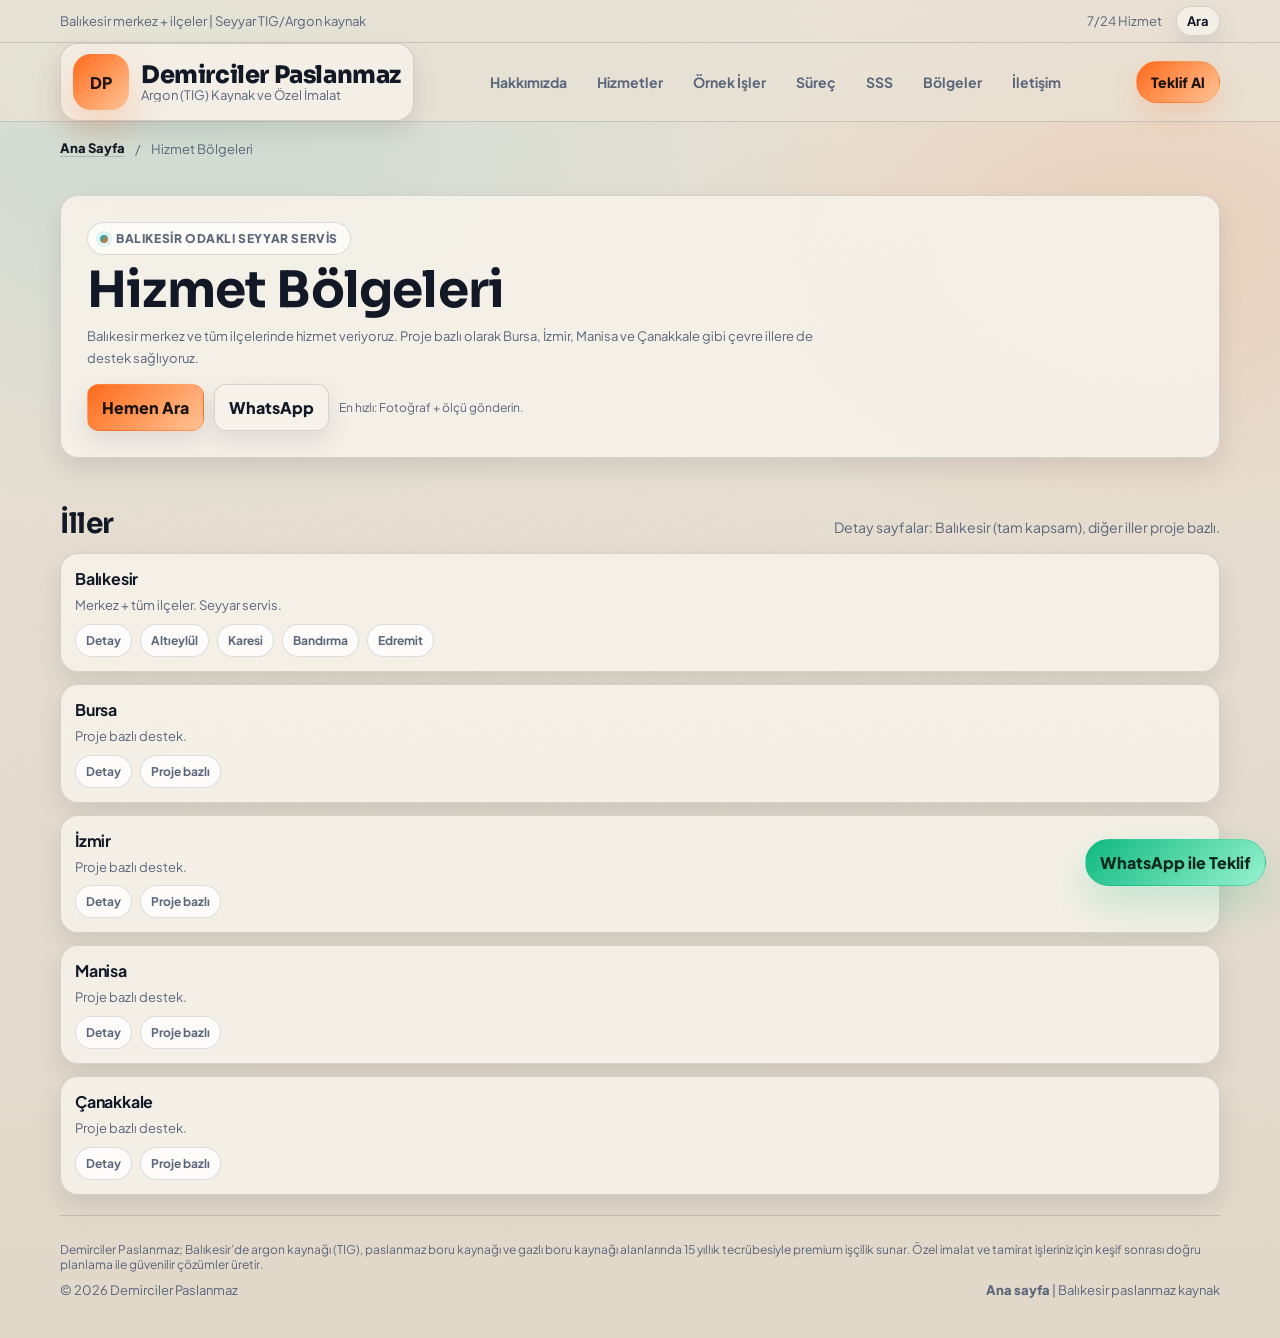
==== bolgeler/index.html @ 554cac25 "Add service area pages and image scaffolding" ====
<!doctype html>
<html lang="tr">
<head>
  <meta charset="utf-8" />
  <meta name="viewport" content="width=device-width, initial-scale=1" />
  <title>Hizmet Bölgeleri | Demirciler Paslanmaz</title>
  <meta name="description" content="Demirciler Paslanmaz hizmet bölgeleri: Balıkesir merkez ve tüm ilçeleri. Proje bazlı olarak Bursa, İzmir, Manisa ve Çanakkale." />
  <link rel="canonical" href="https://demircilerpaslanmaz.com/bolgeler/" />
  <meta name="robots" content="index,follow" />

  <meta property="og:type" content="website" />
  <meta property="og:site_name" content="Demirciler Paslanmaz" />
  <meta property="og:title" content="Hizmet Bölgeleri | Demirciler Paslanmaz" />
  <meta property="og:description" content="Balıkesir merkez ve tüm ilçeleri. Proje bazlı çevre il desteği: Bursa, İzmir, Manisa, Çanakkale." />
  <meta property="og:url" content="https://demircilerpaslanmaz.com/bolgeler/" />

  <link rel="preconnect" href="https://fonts.googleapis.com" />
  <link rel="preconnect" href="https://fonts.gstatic.com" crossorigin />
  <link href="https://fonts.googleapis.com/css2?family=Plus+Jakarta+Sans:wght@400;500;600;700;800&family=Sora:wght@500;600;700;800&display=swap" rel="stylesheet" />

  <link rel="stylesheet" href="/assets/site.css" />
  <script src="/assets/site.js" defer></script>

  <script type="application/ld+json">
  {
    "@context": "https://schema.org",
    "@type": "LocalBusiness",
    "name": "Demirciler Paslanmaz",
    "url": "https://demircilerpaslanmaz.com/",
    "telephone": "+905392401111",
    "areaServed": ["Balıkesir", "Bursa", "İzmir", "Manisa", "Çanakkale"]
  }
  </script>
</head>
<body>
  <div class="noise" aria-hidden="true"></div>

  <div class="topbar">
    <div class="container topbar-inner">
      <div>Balıkesir merkez + ilçeler | Seyyar TIG/Argon kaynak</div>
      <div class="topbar-right">
        <span>7/24 Hizmet</span>
        <a class="toplink" href="tel:+905392401111">Ara</a>
      </div>
    </div>
  </div>

  <header>
    <div class="container nav">
      <a class="brand" href="/" aria-label="Demirciler Paslanmaz Ana Sayfa">
        <span class="mark">DP</span>
        <span class="brand-text">
          <span class="brand-title">Demirciler Paslanmaz</span>
          <span class="brand-sub">Argon (TIG) Kaynak ve Özel İmalat</span>
        </span>
      </a>

      <button class="menu" id="menuBtn" type="button" aria-label="Menü">Menü</button>

      <nav id="navLinks" aria-label="Bölümler">
        <a href="/#hakkimizda">Hakkımızda</a>
        <a href="/#hizmetler">Hizmetler</a>
        <a href="/#ornekler">Örnek İşler</a>
        <a href="/#surec">Süreç</a>
        <a href="/#sss">SSS</a>
        <a href="/#bolgeler">Bölgeler</a>
        <a href="/#iletisim">İletişim</a>
      </nav>

      <a class="cta" href="/#teklif">Teklif Al</a>
    </div>
  </header>

  <main class="container">
    <div class="breadcrumbs">
      <a href="/">Ana Sayfa</a>
      <span>/</span>
      <span>Hizmet Bölgeleri</span>
    </div>

    <section class="page-hero">
      <div class="card reveal">
        <span class="pill"><span class="dot"></span> Balıkesir odaklı seyyar servis</span>
        <h1>Hizmet Bölgeleri</h1>
        <p>Balıkesir merkez ve tüm ilçelerinde hizmet veriyoruz. Proje bazlı olarak Bursa, İzmir, Manisa ve Çanakkale gibi çevre illere de destek sağlıyoruz.</p>
        <div class="link-row">
          <a class="btn btn-primary" href="tel:+905392401111">Hemen Ara</a>
          <a class="btn" href="https://wa.me/905392401111?text=Merhaba%2C%20hizmet%20b%C3%B6lgesi%20hakk%C4%B1nda%20bilgi%20almak%20istiyorum." target="_blank" rel="noopener">WhatsApp</a>
          <span class="micro">En hızlı: Fotoğraf + ölçü gönderin.</span>
        </div>
      </div>
    </section>

    <section class="section">
      <div class="section-head">
        <h2>İller</h2>
        <p>Detay sayfalar: Balıkesir (tam kapsam), diğer iller proje bazlı.</p>
      </div>

      <div class="grid">
        <div class="card" style="grid-column: span 12;">
          <h3><a href="/bolgeler/balikesir.html" style="text-decoration:none;">Balıkesir</a></h3>
          <p>Merkez + tüm ilçeler. Seyyar servis.</p>
          <div class="chips">
            <a class="chip" href="/bolgeler/balikesir.html">Detay</a>
            <span class="chip">Altıeylül</span>
            <span class="chip">Karesi</span>
            <span class="chip">Bandırma</span>
            <span class="chip">Edremit</span>
          </div>
        </div>

        <div class="card" style="grid-column: span 12;">
          <h3><a href="/bolgeler/bursa.html" style="text-decoration:none;">Bursa</a></h3>
          <p>Proje bazlı destek.</p>
          <div class="chips">
            <a class="chip" href="/bolgeler/bursa.html">Detay</a>
            <span class="chip">Proje bazlı</span>
          </div>
        </div>

        <div class="card" style="grid-column: span 12;">
          <h3><a href="/bolgeler/izmir.html" style="text-decoration:none;">İzmir</a></h3>
          <p>Proje bazlı destek.</p>
          <div class="chips">
            <a class="chip" href="/bolgeler/izmir.html">Detay</a>
            <span class="chip">Proje bazlı</span>
          </div>
        </div>

        <div class="card" style="grid-column: span 12;">
          <h3><a href="/bolgeler/manisa.html" style="text-decoration:none;">Manisa</a></h3>
          <p>Proje bazlı destek.</p>
          <div class="chips">
            <a class="chip" href="/bolgeler/manisa.html">Detay</a>
            <span class="chip">Proje bazlı</span>
          </div>
        </div>

        <div class="card" style="grid-column: span 12;">
          <h3><a href="/bolgeler/canakkale.html" style="text-decoration:none;">Çanakkale</a></h3>
          <p>Proje bazlı destek.</p>
          <div class="chips">
            <a class="chip" href="/bolgeler/canakkale.html">Detay</a>
            <span class="chip">Proje bazlı</span>
          </div>
        </div>
      </div>
    </section>

    <footer>
      <div class="container" style="display:grid;gap:10px;">
        <div class="fine">Demirciler Paslanmaz; Balıkesir’de argon kaynağı (TIG), paslanmaz boru kaynağı ve gazlı boru kaynağı alanlarında 15 yıllık tecrübesiyle premium işçilik sunar. Özel imalat ve tamirat işleriniz için keşif sonrası doğru planlama ile güvenilir çözümler üretir.</div>
        <div style="display:flex;justify-content:space-between;gap:12px;flex-wrap:wrap;align-items:center;">
          <div>&copy; <span id="year"></span> Demirciler Paslanmaz</div>
          <div><a href="/" style="text-decoration:none;font-weight:800;">Ana sayfa</a> | Balıkesir paslanmaz kaynak</div>
        </div>
      </div>
    </footer>
  </main>

  <a class="floating" href="https://wa.me/905392401111?text=Merhaba%2C%20paslanmaz%20argon%20(TIG)%20kaynak%20i%C3%A7in%20teklif%20almak%20istiyorum." target="_blank" rel="noopener">WhatsApp ile Teklif</a>
</body>
</html>
---- assets/site.css ----
:root {
      --bg: #e9e2d6;
      --bg-2: #e1d8ca;
      --ink: #121826;
      --muted: #5b667a;
      --line: rgba(18, 24, 38, 0.14);
      --card: rgba(238, 231, 221, 0.78);
      --card-2: rgba(246, 241, 233, 0.92);
      --glass: rgba(233, 226, 214, 0.72);
      --shadow: 0 20px 50px rgba(18, 24, 38, 0.12);
      --shadow-2: 0 10px 24px rgba(18, 24, 38, 0.10);
      --radius: 18px;
      --radius-sm: 14px;
      --accent: #ff6a1a;
      --accent-2: #00b3c6;
      --ok: #10b981;
      --max: 1160px;
    }

    * { box-sizing: border-box; }

    html { scroll-behavior: smooth; }

    body {
      margin: 0;
      color: var(--ink);
      font-family: "Plus Jakarta Sans", system-ui, -apple-system, Segoe UI, Arial, sans-serif;
      background:
        radial-gradient(1200px 700px at 15% 10%, rgba(0, 179, 198, 0.10), transparent 55%),
        radial-gradient(900px 600px at 90% 18%, rgba(255, 106, 26, 0.12), transparent 52%),
        linear-gradient(180deg, var(--bg) 0%, var(--bg-2) 100%);
      min-height: 100vh;
    }

    .container {
      width: min(var(--max), 92vw);
      margin: 0 auto;
    }

    .noise {
      position: fixed;
      inset: 0;
      pointer-events: none;
      opacity: 0.08;
      mix-blend-mode: multiply;
      background-image:
        url("data:image/svg+xml,%3Csvg xmlns='http://www.w3.org/2000/svg' width='180' height='180'%3E%3Cfilter id='n'%3E%3CfeTurbulence type='fractalNoise' baseFrequency='.75' numOctaves='3' stitchTiles='stitch'/%3E%3C/filter%3E%3Crect width='180' height='180' filter='url(%23n)' opacity='.35'/%3E%3C/svg%3E");
      z-index: -1;
    }

    a { color: inherit; }

    .topbar {
      border-bottom: 1px solid var(--line);
      background: var(--glass);
      backdrop-filter: blur(10px);
    }

    .topbar-inner {
      min-height: 42px;
      display: flex;
      align-items: center;
      justify-content: space-between;
      gap: 12px;
      font-size: 13px;
      color: var(--muted);
    }

    .topbar-right {
      display: flex;
      gap: 14px;
      flex-wrap: wrap;
      justify-content: flex-end;
      align-items: center;
    }

    .toplink {
      text-decoration: none;
      font-weight: 700;
      color: var(--ink);
      padding: 6px 10px;
      border-radius: 999px;
      border: 1px solid var(--line);
      background: rgba(246, 241, 233, 0.82);
      box-shadow: var(--shadow-2);
    }

    header {
      position: sticky;
      top: 0;
      z-index: 30;
      background: var(--glass);
      backdrop-filter: blur(10px);
      border-bottom: 1px solid var(--line);
    }

    .nav {
      min-height: 74px;
      display: flex;
      align-items: center;
      justify-content: space-between;
      gap: 12px;
    }

    .brand {
      display: inline-flex;
      align-items: center;
      gap: 12px;
      text-decoration: none;
      min-width: 0;
      padding: 10px 12px;
      border-radius: 18px;
      border: 1px solid var(--line);
      background: rgba(246, 241, 233, 0.78);
      box-shadow: var(--shadow-2);
    }

    .mark {
      width: 56px;
      height: 56px;
      border-radius: 18px;
      display: grid;
      place-items: center;
      font-weight: 900;
      letter-spacing: 0.2px;
      color: #1b120a;
      background: linear-gradient(135deg, rgba(255,106,26,1), rgba(255,195,150,1));
      box-shadow: 0 18px 40px rgba(255, 106, 26, 0.24);
      flex: 0 0 auto;
    }

    .brand-text {
      display: grid;
      line-height: 1.1;
      min-width: 0;
    }

    .brand-title {
      font-family: "Sora", sans-serif;
      font-weight: 800;
      letter-spacing: -0.4px;
      font-size: clamp(18px, 2.2vw, 24px);
      white-space: nowrap;
      overflow: hidden;
      text-overflow: ellipsis;
    }

    .brand-sub {
      font-size: 13px;
      color: var(--muted);
      white-space: nowrap;
      overflow: hidden;
      text-overflow: ellipsis;
    }

    .brand:hover,
    .brand:focus-visible {
      outline: none;
      background: rgba(246, 241, 233, 0.92);
      border-color: rgba(18, 24, 38, 0.18);
      transform: translateY(-1px);
    }

    nav {
      display: flex;
      gap: 6px;
      align-items: center;
      flex-wrap: wrap;
    }

    nav a {
      text-decoration: none;
      font-weight: 700;
      font-size: 14px;
      color: var(--muted);
      padding: 10px 12px;
      border-radius: 999px;
      transition: background 0.2s ease, color 0.2s ease;
    }

    nav a:hover,
    nav a:focus-visible {
      background: rgba(255, 255, 255, 0.8);
      color: var(--ink);
      outline: none;
    }

    .cta {
      text-decoration: none;
      font-weight: 800;
      font-size: 14px;
      padding: 11px 14px;
      border-radius: 999px;
      border: 1px solid rgba(255, 106, 26, 0.35);
      color: #1b120a;
      background: linear-gradient(135deg, rgba(255,106,26,1), rgba(255,195,150,1));
      box-shadow: 0 12px 26px rgba(255, 106, 26, 0.18);
      white-space: nowrap;
    }

    .menu {
      display: none;
      border: 1px solid var(--line);
      border-radius: 999px;
      background: rgba(246, 241, 233, 0.86);
      padding: 10px 12px;
      font-weight: 800;
      cursor: pointer;
    }

    .hero {
      padding: 28px 0 10px;
    }

    .hero-grid {
      display: grid;
      grid-template-columns: 1.2fr 0.8fr;
      gap: 18px;
      align-items: stretch;
    }

    .panel {
      border: 1px solid var(--line);
      border-radius: var(--radius);
      background: var(--card);
      box-shadow: var(--shadow);
      overflow: hidden;
    }

    .panel-inner {
      padding: clamp(18px, 3vw, 28px);
    }

    .pill {
      display: inline-flex;
      align-items: center;
      gap: 8px;
      border: 1px solid var(--line);
      background: rgba(255, 255, 255, 0.72);
      border-radius: 999px;
      padding: 8px 12px;
      font-size: 12px;
      font-weight: 800;
      color: var(--muted);
      letter-spacing: 0.6px;
      text-transform: uppercase;
    }

    .dot {
      width: 8px;
      height: 8px;
      border-radius: 50%;
      background: linear-gradient(135deg, var(--accent-2), var(--accent));
      box-shadow: 0 0 0 4px rgba(0, 179, 198, 0.12);
    }

    h1 {
      margin: 14px 0 0;
      font-family: "Sora", sans-serif;
      font-weight: 700;
      letter-spacing: -0.6px;
      font-size: clamp(34px, 4.6vw, 54px);
      line-height: 1.08;
    }

    .lead {
      margin: 12px 0 0;
      color: var(--muted);
      font-size: 16px;
      line-height: 1.7;
      max-width: 60ch;
    }

    .lead-2 {
      margin-top: 10px;
      font-size: 14px;
      line-height: 1.75;
      max-width: 70ch;
      color: rgba(91, 102, 122, 0.92);
    }

    .points {
      margin-top: 16px;
      display: grid;
      gap: 10px;
    }

    .point {
      display: grid;
      grid-template-columns: 22px 1fr;
      gap: 10px;
      align-items: start;
      padding: 12px 12px;
      border-radius: 14px;
      border: 1px solid rgba(18, 24, 38, 0.12);
      background: rgba(246, 241, 233, 0.76);
    }

    .icon {
      width: 22px;
      height: 22px;
      border-radius: 8px;
      display: grid;
      place-items: center;
      background: linear-gradient(135deg, rgba(0, 179, 198, 0.20), rgba(255, 106, 26, 0.16));
      border: 1px solid rgba(18, 24, 38, 0.10);
      color: #1b3b47;
      font-weight: 900;
      font-size: 12px;
    }

    .point strong {
      display: block;
      font-size: 14px;
    }

    .point span {
      display: block;
      color: var(--muted);
      font-size: 13px;
      margin-top: 2px;
    }

    .hero-actions {
      margin-top: 16px;
      display: flex;
      gap: 10px;
      flex-wrap: wrap;
      align-items: center;
    }

    .btn {
      text-decoration: none;
      font-weight: 800;
      padding: 12px 14px;
      border-radius: 12px;
      border: 1px solid var(--line);
      background: rgba(246, 241, 233, 0.86);
      color: var(--ink);
      box-shadow: var(--shadow-2);
      transition: transform 0.18s ease;
      white-space: nowrap;
    }

    .btn:hover,
    .btn:focus-visible {
      transform: translateY(-2px);
      outline: none;
    }

    .btn-primary {
      border-color: rgba(255, 106, 26, 0.28);
      background: linear-gradient(135deg, rgba(255,106,26,1), rgba(255,195,150,1));
      color: #1b120a;
    }

    .micro {
      color: var(--muted);
      font-size: 12px;
    }

    .media {
      position: relative;
      min-height: 420px;
      background:
        radial-gradient(800px 420px at 20% 30%, rgba(0, 179, 198, 0.18), transparent 55%),
        radial-gradient(800px 520px at 80% 70%, rgba(255, 106, 26, 0.18), transparent 55%),
        linear-gradient(180deg, rgba(18, 24, 38, 0.06), rgba(18, 24, 38, 0.02));
    }

    .photo {
      position: absolute;
      inset: 0;
      /* Optional: replace with your own file at /assets/hero.jpg */
      background: url("/assets/hero.jpg") center/cover no-repeat;
      filter: saturate(1.05) contrast(1.02);
      transform: scale(1.03);
    }

    .media::after {
      content: "";
      position: absolute;
      inset: 0;
      background: linear-gradient(120deg, rgba(233, 226, 214, 0.08) 0%, rgba(233, 226, 214, 0.68) 62%, rgba(233, 226, 214, 0.80) 100%);
    }

    .media-inner {
      position: relative;
      z-index: 1;
      padding: clamp(18px, 3vw, 28px);
      height: 100%;
      display: grid;
      align-content: end;
      gap: 10px;
    }

    .bento {
      display: grid;
      grid-template-columns: 1fr 1fr;
      gap: 10px;
    }

    .tile {
      border: 1px solid var(--line);
      background: rgba(246, 241, 233, 0.88);
      border-radius: 16px;
      padding: 12px;
      box-shadow: var(--shadow-2);
    }

    .tile strong {
      font-family: "Sora", sans-serif;
      letter-spacing: -0.4px;
      font-size: 18px;
    }

    .tile span {
      display: block;
      color: var(--muted);
      font-size: 13px;
      margin-top: 4px;
    }

    .section {
      padding: 20px 0;
    }

    .section-head {
      display: flex;
      align-items: baseline;
      justify-content: space-between;
      gap: 12px;
      flex-wrap: wrap;
      margin: 18px 0 12px;
    }

    .section-head h2 {
      margin: 0;
      font-family: "Sora", sans-serif;
      letter-spacing: -0.5px;
      font-size: 28px;
    }

    .section-head p {
      margin: 0;
      color: var(--muted);
      max-width: 60ch;
      font-size: 14px;
      line-height: 1.6;
    }

    .grid {
      display: grid;
      grid-template-columns: repeat(12, minmax(0, 1fr));
      gap: 12px;
    }

    .card {
      grid-column: span 12;
      border: 1px solid var(--line);
      border-radius: var(--radius);
      background: var(--card-2);
      box-shadow: var(--shadow-2);
      padding: 14px;
    }

    .card h3 {
      margin: 0;
      font-size: 16px;
      letter-spacing: -0.2px;
    }

    .card p {
      margin: 6px 0 0;
      color: var(--muted);
      font-size: 13px;
      line-height: 1.6;
    }

    .card p + p {
      margin-top: 10px;
    }

    .k {
      display: inline-flex;
      align-items: center;
      gap: 8px;
      font-size: 12px;
      color: var(--muted);
      font-weight: 800;
      text-transform: uppercase;
      letter-spacing: 0.6px;
    }

    .k i {
      width: 26px;
      height: 26px;
      border-radius: 10px;
      display: grid;
      place-items: center;
      background: rgba(255, 106, 26, 0.10);
      border: 1px solid rgba(255, 106, 26, 0.18);
      font-style: normal;
      color: #7a2e00;
      font-weight: 900;
    }

    .services .card { grid-column: span 12; }

    .projects {
      display: grid;
      grid-template-columns: 1fr;
      gap: 12px;
    }

    .project {
      border: 1px solid var(--line);
      border-radius: var(--radius);
      background: var(--card-2);
      box-shadow: var(--shadow-2);
      overflow: hidden;
      display: grid;
      grid-template-columns: 1fr;
    }

    .project-media {
      --project-img: none;
      min-height: 170px;
      background-image:
        var(--project-img),
        radial-gradient(420px 220px at 20% 30%, rgba(0, 179, 198, 0.18), transparent 55%),
        radial-gradient(420px 260px at 80% 70%, rgba(255, 106, 26, 0.18), transparent 55%),
        linear-gradient(180deg, rgba(18, 24, 38, 0.06), rgba(18, 24, 38, 0.02));
      background-position: center, 0 0, 0 0, 0 0;
      background-repeat: no-repeat;
      background-size: cover, auto, auto, auto;
      position: relative;
    }

    .project-media.p1 { --project-img: url("/assets/project-1.jpg"); }
    .project-media.p2 { --project-img: url("/assets/project-2.jpg"); }

    .project-media::after {
      content: "";
      position: absolute;
      inset: 0;
      background:
        linear-gradient(180deg, rgba(18, 24, 38, 0.06) 0%, rgba(18, 24, 38, 0.02) 40%, rgba(18, 24, 38, 0.00) 100%);
    }

    .project-body {
      padding: 14px;
    }

    .chips {
      display: flex;
      flex-wrap: wrap;
      gap: 8px;
      margin-top: 8px;
    }

    .chip {
      border: 1px solid var(--line);
      background: rgba(255, 255, 255, 0.82);
      border-radius: 999px;
      padding: 8px 10px;
      font-size: 12px;
      color: var(--muted);
      font-weight: 700;
      text-decoration: none;
      display: inline-flex;
      align-items: center;
      gap: 6px;
    }

    .chip:hover,
    .chip:focus-visible {
      outline: none;
      color: var(--ink);
      background: rgba(255, 255, 255, 0.92);
      border-color: rgba(18, 24, 38, 0.18);
      transform: translateY(-1px);
    }

    .breadcrumbs {
      display: flex;
      gap: 10px;
      flex-wrap: wrap;
      align-items: center;
      color: var(--muted);
      font-size: 13px;
      margin: 18px 0 10px;
    }

    .breadcrumbs a {
      text-decoration: none;
      font-weight: 800;
      color: var(--ink);
      border-bottom: 1px solid rgba(18, 24, 38, 0.18);
    }

    .page-hero {
      padding: 28px 0 10px;
    }

    .page-hero .card {
      padding: clamp(18px, 3vw, 26px);
    }

    .page-hero h1 {
      margin: 10px 0 8px;
      font-family: "Sora", sans-serif;
      letter-spacing: -0.8px;
      line-height: 1.03;
      font-size: clamp(34px, 4.5vw, 50px);
    }

    .page-hero p {
      margin: 0;
      color: var(--muted);
      max-width: 75ch;
      line-height: 1.75;
    }

    .link-row {
      display: flex;
      gap: 10px;
      flex-wrap: wrap;
      align-items: center;
      margin-top: 14px;
    }

    .contact {
      display: grid;
      grid-template-columns: 1fr;
      gap: 12px;
    }

    .about-grid {
      display: grid;
      grid-template-columns: 1fr;
      gap: 12px;
    }

    .prose p {
      margin: 0;
      color: var(--muted);
      font-size: 14px;
      line-height: 1.85;
    }

    .prose p + p {
      margin-top: 12px;
    }

    .about-aside {
      display: grid;
      gap: 10px;
    }

    .about-aside h3 {
      margin: 0;
      font-family: "Sora", sans-serif;
      letter-spacing: -0.3px;
      font-size: 18px;
    }

    .about-aside ul {
      margin: 0;
      padding-left: 18px;
      color: var(--muted);
      font-size: 13px;
      line-height: 1.75;
    }

    .info {
      border: 1px solid var(--line);
      border-radius: var(--radius);
      background: var(--card-2);
      box-shadow: var(--shadow-2);
      padding: 14px;
    }

    .row {
      border: 1px solid var(--line);
      border-radius: 14px;
      background: rgba(255, 255, 255, 0.82);
      padding: 12px;
      margin-top: 10px;
    }

    .row small {
      display: block;
      color: var(--muted);
      font-weight: 800;
      text-transform: uppercase;
      letter-spacing: 0.6px;
      font-size: 11px;
      margin-bottom: 4px;
    }

    .row a,
    .row span {
      font-weight: 800;
      text-decoration: none;
    }

    form {
      display: grid;
      gap: 10px;
      border: 1px solid var(--line);
      border-radius: var(--radius);
      background: var(--card-2);
      box-shadow: var(--shadow-2);
      padding: 14px;
    }

    .two {
      display: grid;
      grid-template-columns: 1fr 1fr;
      gap: 10px;
    }

    input,
    select,
    textarea,
    button { font: inherit; }

    input,
    select,
    textarea {
      width: 100%;
      border: 1px solid var(--line);
      border-radius: 14px;
      padding: 12px;
      background: rgba(255, 255, 255, 0.86);
      outline: none;
    }

    input:focus,
    select:focus,
    textarea:focus {
      border-color: rgba(0, 179, 198, 0.55);
      box-shadow: 0 0 0 4px rgba(0, 179, 198, 0.12);
    }

    textarea { min-height: 110px; resize: vertical; }

    button {
      cursor: pointer;
      border-radius: 14px;
      border: 1px solid rgba(16, 185, 129, 0.45);
      background: linear-gradient(135deg, rgba(16,185,129,1), rgba(151,242,208,1));
      font-weight: 900;
      padding: 12px;
      color: #0b2a1d;
    }

    .fine {
      color: var(--muted);
      font-size: 12px;
    }

    .floating {
      position: fixed;
      right: 14px;
      bottom: 14px;
      z-index: 50;
      text-decoration: none;
      font-weight: 900;
      padding: 12px 14px;
      border-radius: 999px;
      background: linear-gradient(135deg, rgba(16,185,129,1), rgba(151,242,208,1));
      color: #0b2a1d;
      box-shadow: 0 18px 40px rgba(16, 185, 129, 0.22);
      border: 1px solid rgba(16, 185, 129, 0.35);
    }

    footer {
      border-top: 1px solid var(--line);
      padding: 26px 0 40px;
      color: var(--muted);
      font-size: 13px;
    }

    .reveal {
      opacity: 0;
      transform: translateY(12px);
      transition: opacity 0.6s ease, transform 0.6s ease;
    }

    .reveal.in {
      opacity: 1;
      transform: translateY(0);
    }

    .title {
      margin: 0;
      font-family: "Sora", sans-serif;
      letter-spacing: -0.3px;
    }

    @media (min-width: 820px) {
      .services .card { grid-column: span 6; }
      .projects { grid-template-columns: 1fr 1fr; }
      .project { grid-template-columns: 0.9fr 1.1fr; }
      .project-media { min-height: auto; }
      .contact { grid-template-columns: 1fr 1fr; }
      .points { grid-template-columns: repeat(3, minmax(0, 1fr)); }
      .point { grid-template-columns: 1fr; gap: 8px; }
      .icon { width: 28px; height: 28px; border-radius: 10px; font-size: 13px; }
      .point strong { font-size: 15px; }
      .point span { font-size: 12px; }
      .about-grid { grid-template-columns: 1.2fr 0.8fr; align-items: start; }
    }

    @media (max-width: 980px) {
      .hero-grid { grid-template-columns: 1fr; }
      .media { min-height: 360px; }
    }

    @media (max-width: 860px) {
      nav, .cta { display: none; }
      .menu { display: inline-flex; }
      nav.open {
        display: flex;
        position: absolute;
        right: 4vw;
        left: 4vw;
        top: calc(100% + 8px);
        background: rgba(255, 255, 255, 0.92);
        border: 1px solid var(--line);
        border-radius: 18px;
        padding: 10px;
        box-shadow: var(--shadow);
        flex-direction: column;
        align-items: stretch;
        gap: 6px;
      }
      nav.open a { color: var(--ink); }
      nav.open a:hover { background: rgba(18, 24, 38, 0.06); }
      .brand { padding: 8px 10px; border-radius: 16px; }
      .mark { width: 48px; height: 48px; border-radius: 16px; }
    }

    @media (max-width: 720px) {
      .two { grid-template-columns: 1fr; }
      .floating { left: 12px; right: 12px; text-align: center; }
    }

    @media (prefers-reduced-motion: reduce) {
      html { scroll-behavior: auto; }
      .reveal { transition: none; }
      .btn { transition: none; }
      .hero * { animation: none !important; }
    }
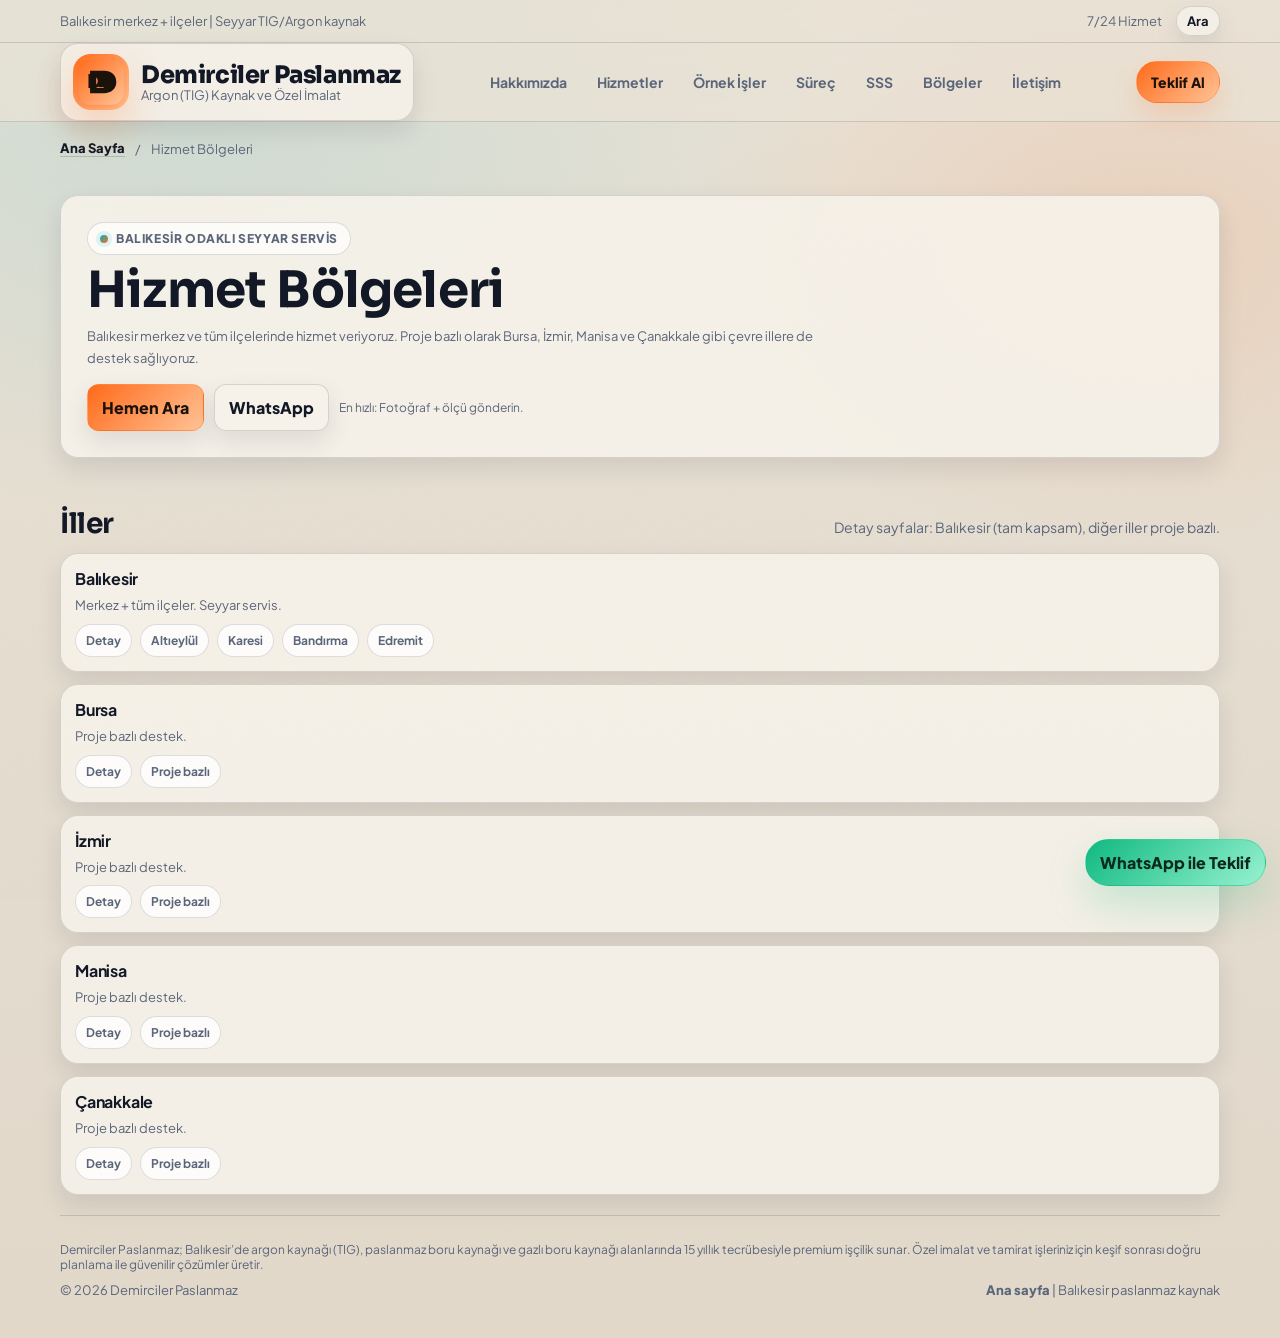
==== commit 23fafae1: "Add logo mark and use it in header" ====
--- a/bolgeler/index.html
+++ b/bolgeler/index.html
@@ -18,6 +18,7 @@
   <link rel="preconnect" href="https://fonts.gstatic.com" crossorigin />
   <link href="https://fonts.googleapis.com/css2?family=Plus+Jakarta+Sans:wght@400;500;600;700;800&family=Sora:wght@500;600;700;800&display=swap" rel="stylesheet" />
 
+  <link rel="icon" href="/assets/logo-mark.svg" type="image/svg+xml" />
   <link rel="stylesheet" href="/assets/site.css" />
   <script src="/assets/site.js" defer></script>
 
@@ -48,7 +49,7 @@
   <header>
     <div class="container nav">
       <a class="brand" href="/" aria-label="Demirciler Paslanmaz Ana Sayfa">
-        <span class="mark">DP</span>
+        <img class="mark" src="/assets/logo-mark.svg" alt="" aria-hidden="true" width="56" height="56" decoding="async" />
         <span class="brand-text">
           <span class="brand-title">Demirciler Paslanmaz</span>
           <span class="brand-sub">Argon (TIG) Kaynak ve Özel İmalat</span>
--- a/assets/site.css
+++ b/assets/site.css
@@ -127,6 +127,12 @@
       background: linear-gradient(135deg, rgba(255,106,26,1), rgba(255,195,150,1));
       box-shadow: 0 18px 40px rgba(255, 106, 26, 0.24);
       flex: 0 0 auto;
+    }
+
+    /* When mark is an <img>, keep the same sizing and crop safely. */
+    img.mark {
+      display: block;
+      object-fit: cover;
     }
 
     .brand-text {
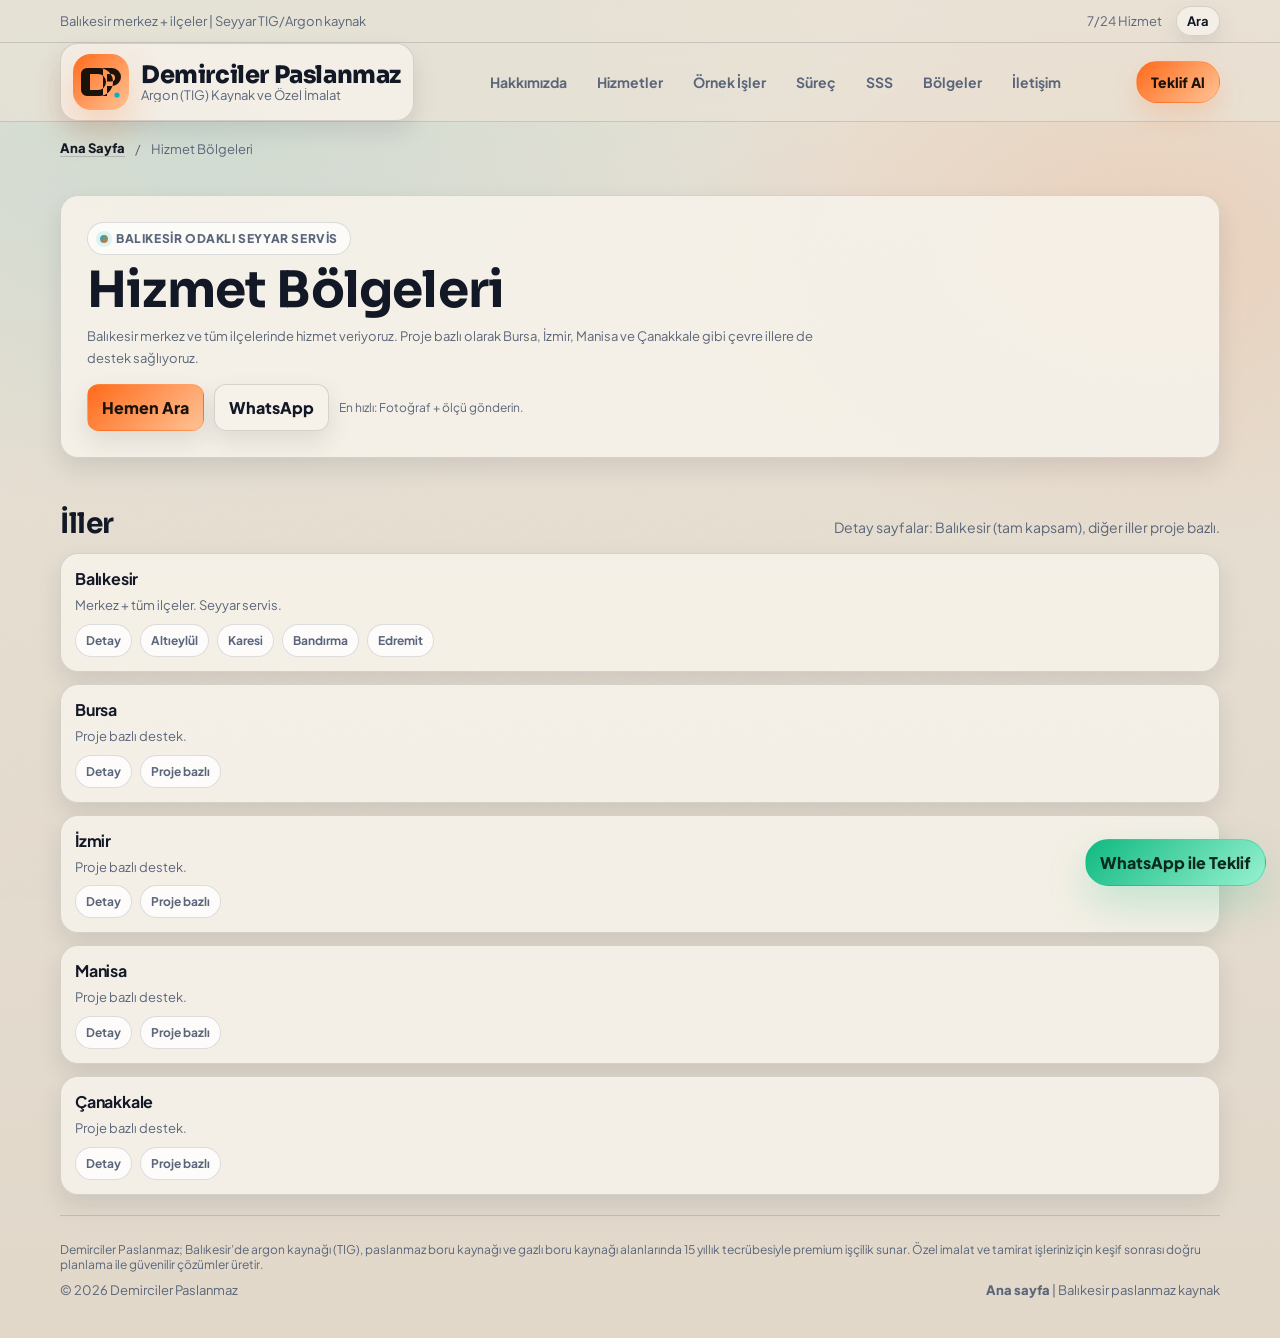
==== commit 76e55226: "Redesign logo mark and add favicon" ====
--- a/bolgeler/index.html
+++ b/bolgeler/index.html
@@ -18,7 +18,7 @@
   <link rel="preconnect" href="https://fonts.gstatic.com" crossorigin />
   <link href="https://fonts.googleapis.com/css2?family=Plus+Jakarta+Sans:wght@400;500;600;700;800&family=Sora:wght@500;600;700;800&display=swap" rel="stylesheet" />
 
-  <link rel="icon" href="/assets/logo-mark.svg" type="image/svg+xml" />
+  <link rel="icon" href="/assets/favicon.svg" type="image/svg+xml" />
   <link rel="stylesheet" href="/assets/site.css" />
   <script src="/assets/site.js" defer></script>
 
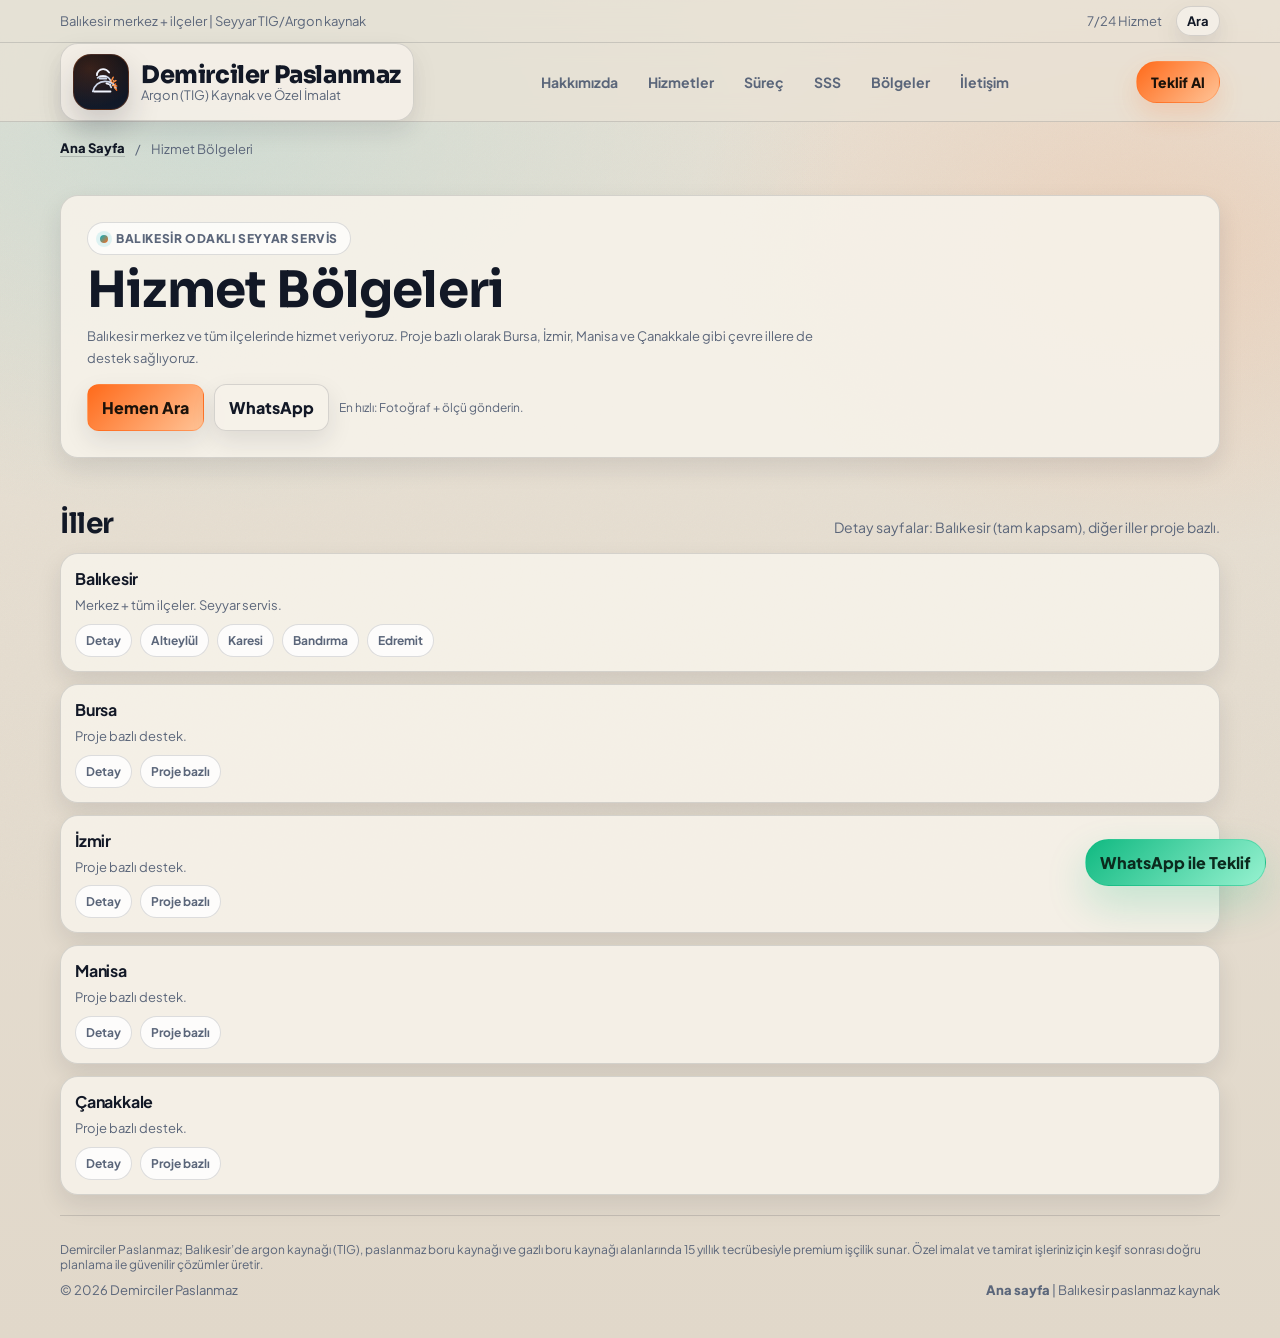
==== commit 005c3f08: "Remove Ornek Isler section" ====
--- a/bolgeler/index.html
+++ b/bolgeler/index.html
@@ -61,8 +61,7 @@
       <nav id="navLinks" aria-label="Bölümler">
         <a href="/#hakkimizda">Hakkımızda</a>
         <a href="/#hizmetler">Hizmetler</a>
-        <a href="/#ornekler">Örnek İşler</a>
-        <a href="/#surec">Süreç</a>
+                <a href="/#surec">Süreç</a>
         <a href="/#sss">SSS</a>
         <a href="/#bolgeler">Bölgeler</a>
         <a href="/#iletisim">İletişim</a>
--- a/assets/site.css
+++ b/assets/site.css
@@ -124,15 +124,19 @@
       font-weight: 900;
       letter-spacing: 0.2px;
       color: #1b120a;
-      background: linear-gradient(135deg, rgba(255,106,26,1), rgba(255,195,150,1));
-      box-shadow: 0 18px 40px rgba(255, 106, 26, 0.24);
+      background:
+        radial-gradient(90px 70px at 30% 25%, rgba(255, 106, 26, 0.18), transparent 55%),
+        linear-gradient(180deg, #0b0f17, #121a2a);
+      border: 1px solid rgba(255, 106, 26, 0.22);
+      box-shadow: 0 16px 32px rgba(18, 24, 38, 0.18);
       flex: 0 0 auto;
     }
 
     /* When mark is an <img>, keep the same sizing and crop safely. */
     img.mark {
       display: block;
-      object-fit: cover;
+      object-fit: contain;
+      padding: 8px;
     }
 
     .brand-text {
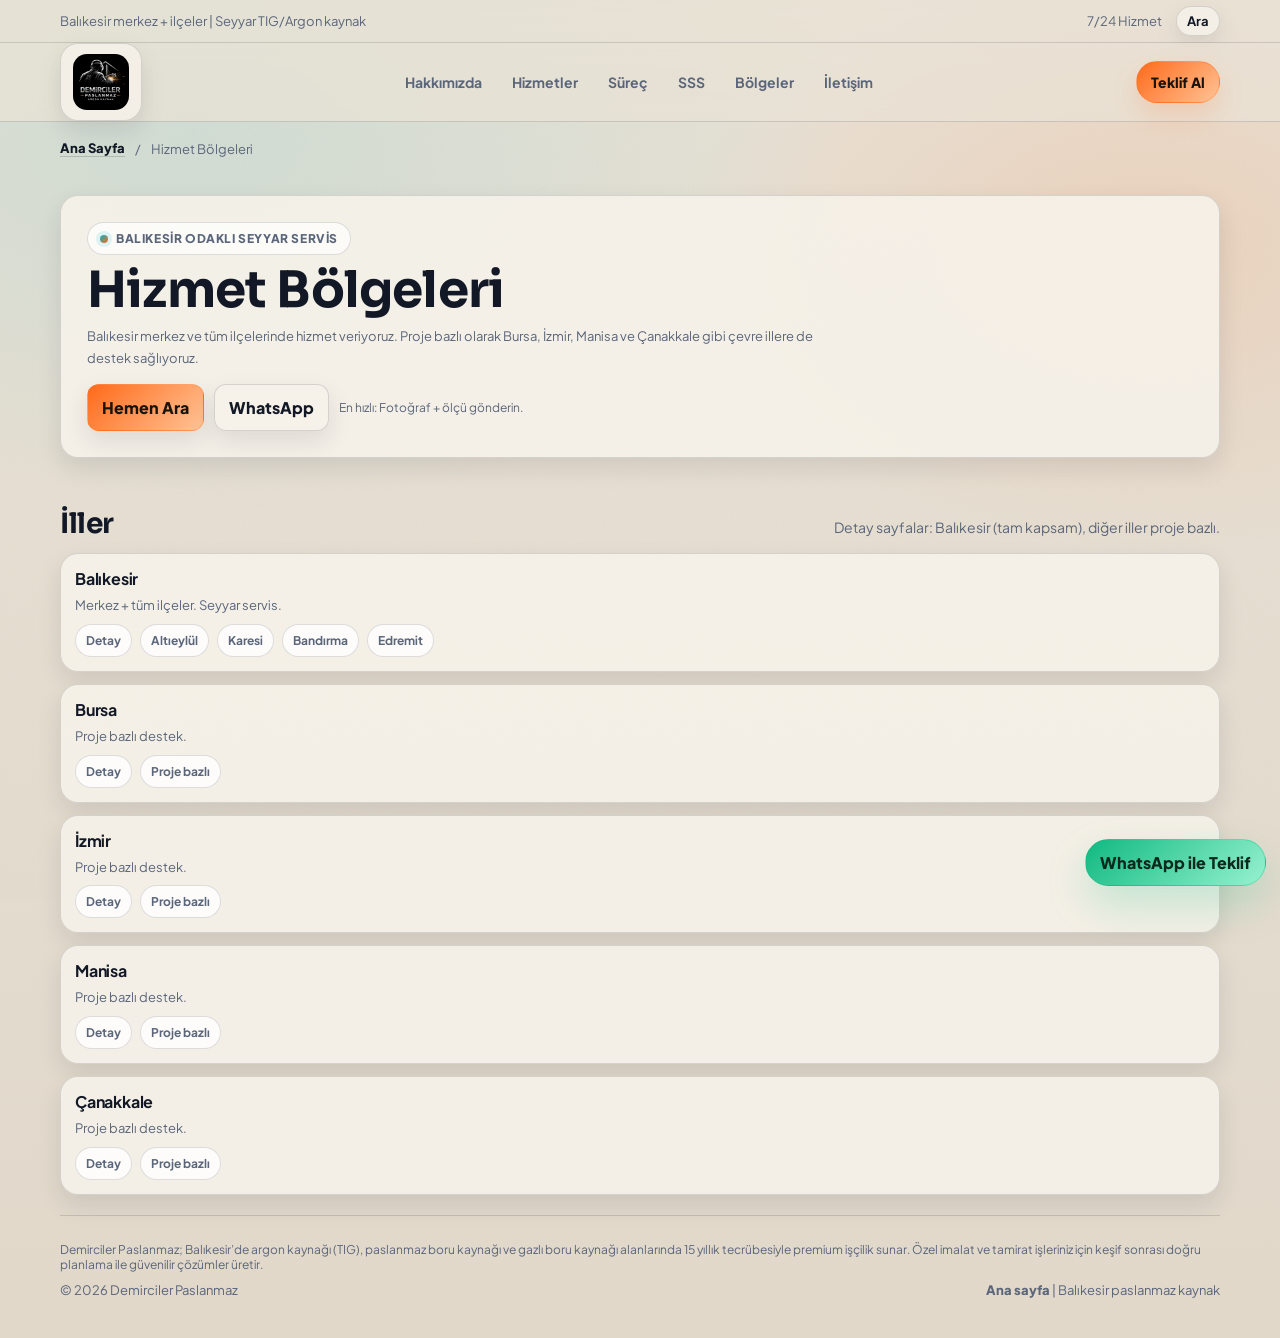
==== commit d6def4b1: "Add provided logo.png and show it in header" ====
--- a/bolgeler/index.html
+++ b/bolgeler/index.html
@@ -49,7 +49,7 @@
   <header>
     <div class="container nav">
       <a class="brand" href="/" aria-label="Demirciler Paslanmaz Ana Sayfa">
-        <img class="mark" src="/assets/logo-mark.svg" alt="" aria-hidden="true" width="56" height="56" decoding="async" />
+        <img class="logo" src="/assets/logo.png" alt="Demirciler Paslanmaz" width="200" height="56" decoding="async" onload="this.parentElement.classList.add('has-wordmark')" onerror="this.parentElement.classList.remove('has-wordmark');this.onerror=null;this.src='/assets/logo-mark.svg';this.width=56;this.height=56;this.className='mark';this.alt='';this.setAttribute('aria-hidden','true');" />
         <span class="brand-text">
           <span class="brand-title">Demirciler Paslanmaz</span>
           <span class="brand-sub">Argon (TIG) Kaynak ve Özel İmalat</span>
--- a/assets/site.css
+++ b/assets/site.css
@@ -114,6 +114,19 @@
       background: rgba(246, 241, 233, 0.78);
       box-shadow: var(--shadow-2);
     }
+
+    .logo {
+      height: 56px;
+      width: auto;
+      max-width: 220px;
+      display: block;
+      object-fit: contain;
+      flex: 0 0 auto;
+      border-radius: 14px;
+    }
+
+    /* If the uploaded logo already contains the wordmark, hide duplicate text. */
+    .brand.has-wordmark .brand-text { display: none; }
 
     .mark {
       width: 56px;
@@ -851,6 +864,7 @@
       nav.open a:hover { background: rgba(18, 24, 38, 0.06); }
       .brand { padding: 8px 10px; border-radius: 16px; }
       .mark { width: 48px; height: 48px; border-radius: 16px; }
+      .logo { height: 48px; max-width: 190px; }
     }
 
     @media (max-width: 720px) {
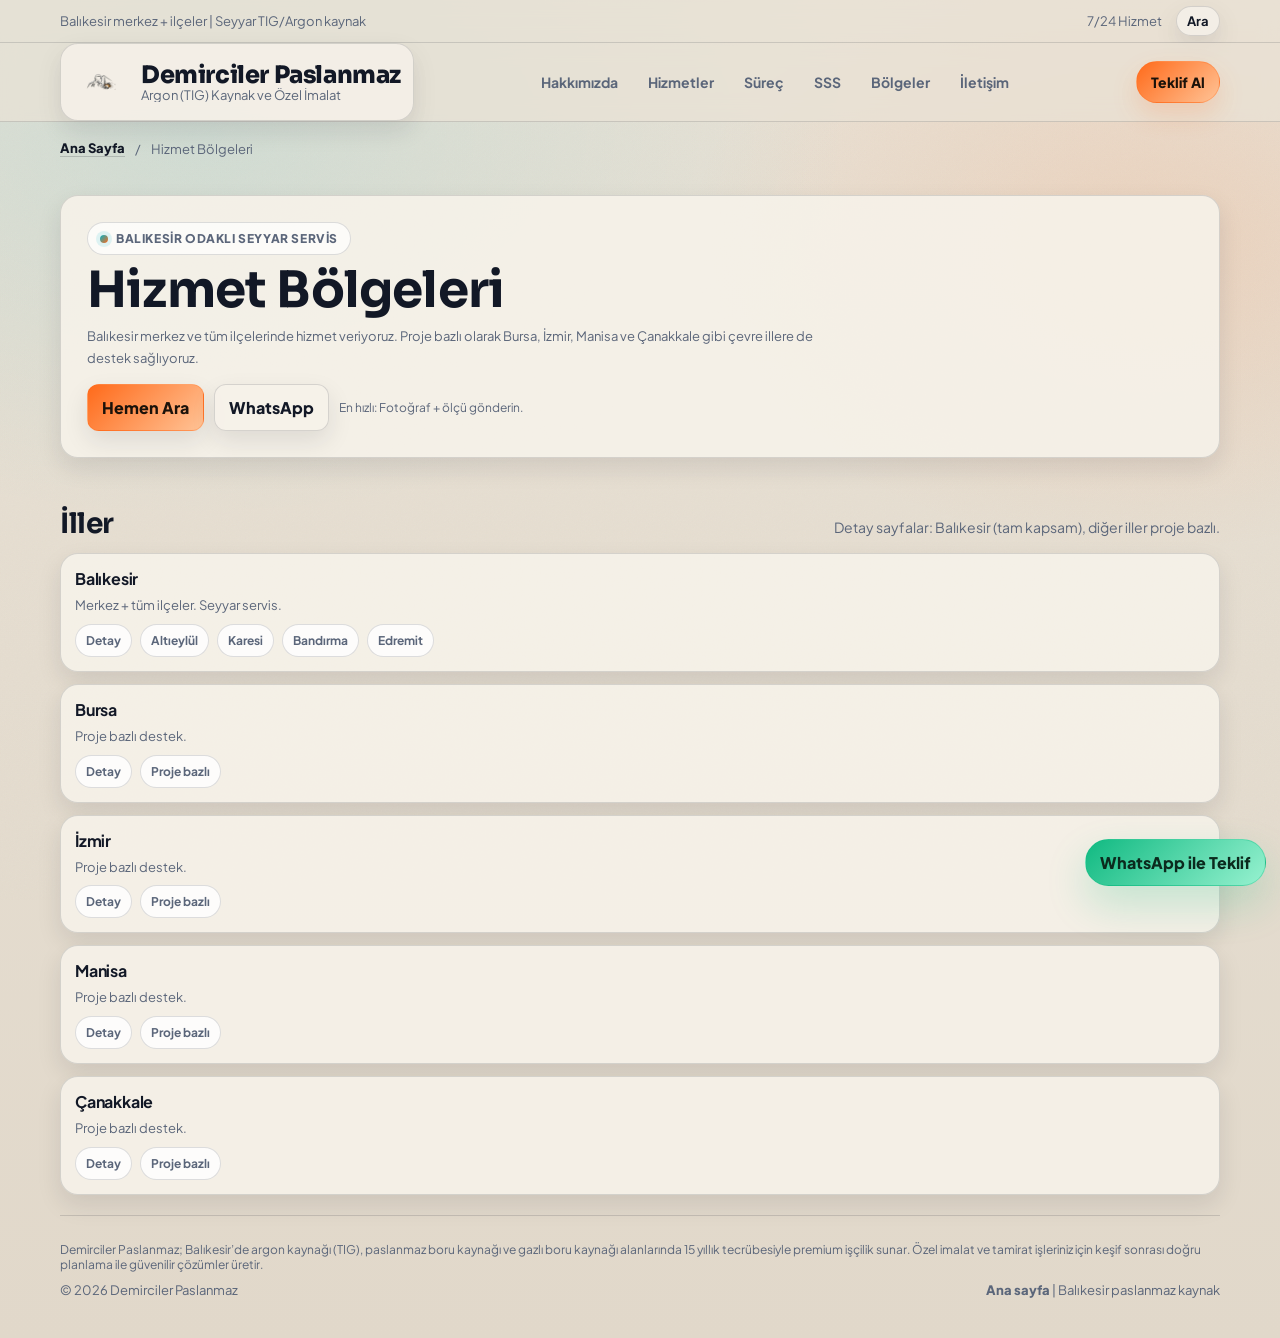
==== commit b91c66dc: "Use icon logo and restore brand text" ====
--- a/bolgeler/index.html
+++ b/bolgeler/index.html
@@ -46,15 +46,15 @@
     </div>
   </div>
 
-  <header>
-    <div class="container nav">
-      <a class="brand" href="/" aria-label="Demirciler Paslanmaz Ana Sayfa">
-        <img class="logo" src="/assets/logo.png" alt="Demirciler Paslanmaz" width="200" height="56" decoding="async" onload="this.parentElement.classList.add('has-wordmark')" onerror="this.parentElement.classList.remove('has-wordmark');this.onerror=null;this.src='/assets/logo-mark.svg';this.width=56;this.height=56;this.className='mark';this.alt='';this.setAttribute('aria-hidden','true');" />
-        <span class="brand-text">
-          <span class="brand-title">Demirciler Paslanmaz</span>
-          <span class="brand-sub">Argon (TIG) Kaynak ve Özel İmalat</span>
-        </span>
-      </a>
+	  <header>
+	    <div class="container nav">
+	      <a class="brand" href="/" aria-label="Demirciler Paslanmaz Ana Sayfa">
+	        <img class="mark" src="/assets/logo-icon.png" alt="" width="56" height="56" decoding="async" aria-hidden="true" onerror="this.onerror=null;this.src='/assets/logo-mark.svg';" />
+	        <span class="brand-text">
+	          <span class="brand-title">Demirciler Paslanmaz</span>
+	          <span class="brand-sub">Argon (TIG) Kaynak ve Özel İmalat</span>
+	        </span>
+	      </a>
 
       <button class="menu" id="menuBtn" type="button" aria-label="Menü">Menü</button>
 
@@ -162,4 +162,3 @@
   <a class="floating" href="https://wa.me/905392401111?text=Merhaba%2C%20paslanmaz%20argon%20(TIG)%20kaynak%20i%C3%A7in%20teklif%20almak%20istiyorum." target="_blank" rel="noopener">WhatsApp ile Teklif</a>
 </body>
 </html>
-
--- a/assets/site.css
+++ b/assets/site.css
@@ -125,9 +125,6 @@
       border-radius: 14px;
     }
 
-    /* If the uploaded logo already contains the wordmark, hide duplicate text. */
-    .brand.has-wordmark .brand-text { display: none; }
-
     .mark {
       width: 56px;
       height: 56px;
@@ -149,7 +146,10 @@
     img.mark {
       display: block;
       object-fit: contain;
-      padding: 8px;
+      padding: 0;
+      background: transparent;
+      border: 0;
+      box-shadow: none;
     }
 
     .brand-text {
